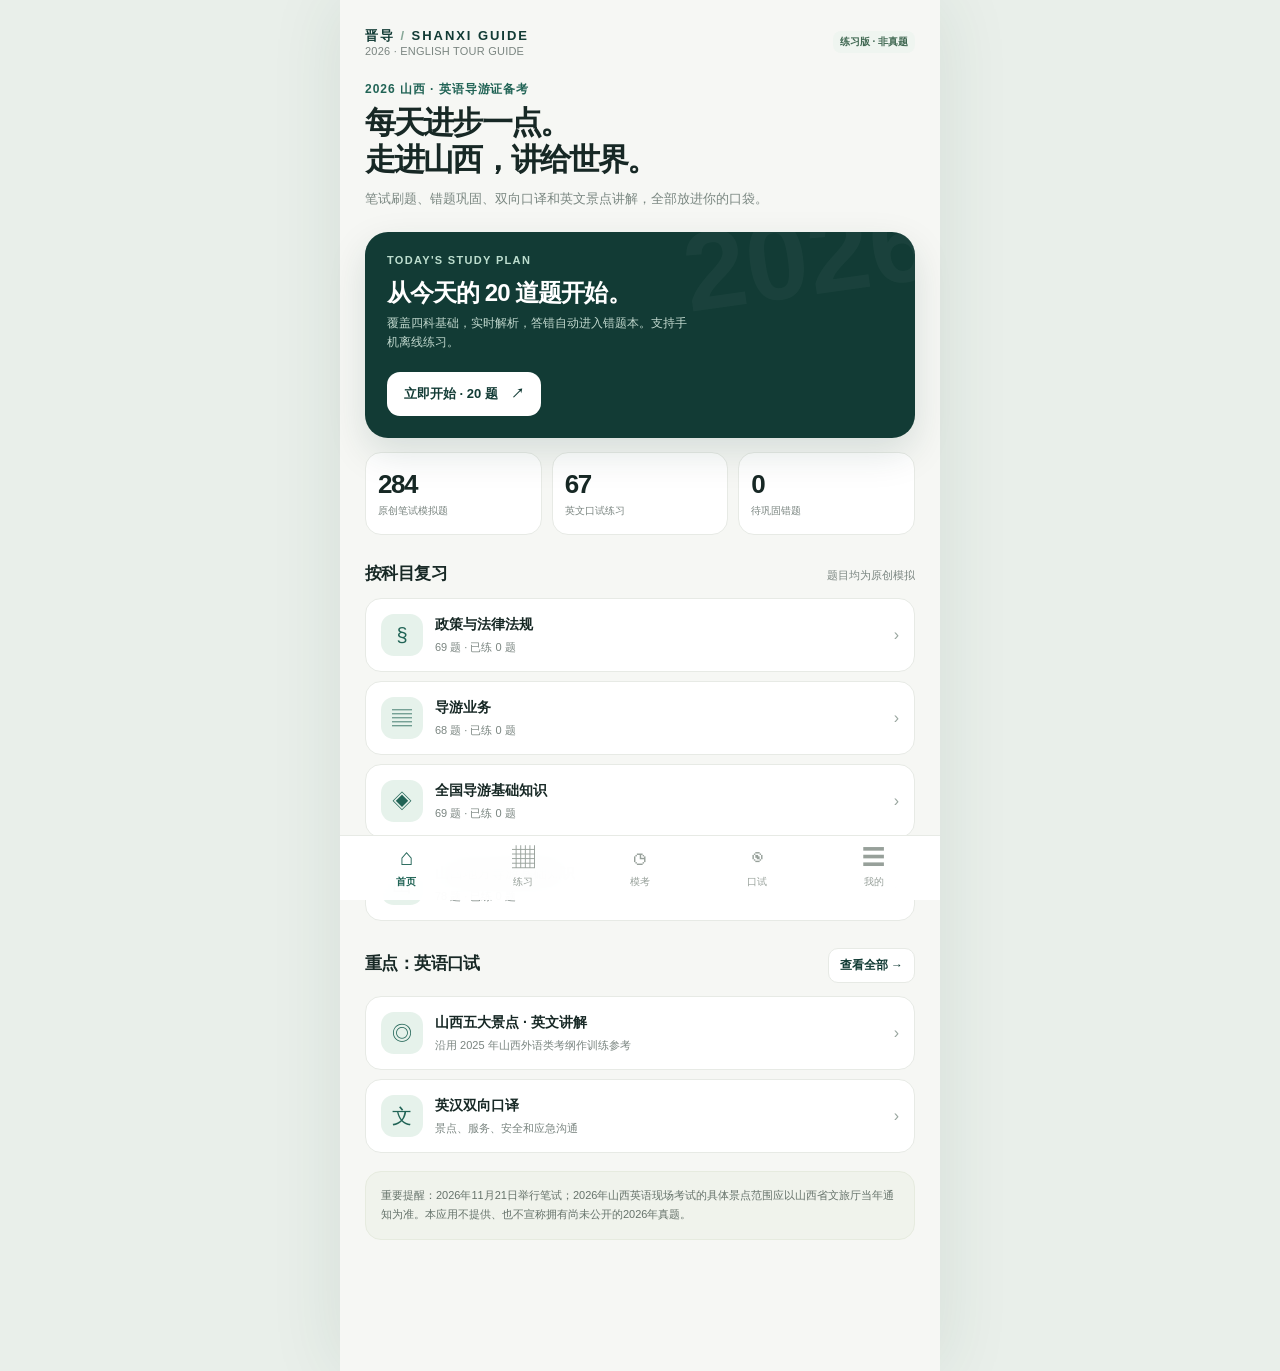
==== study/index.html @ 67050ee2 "Add Shanxi 2026 English tour guide study PWA under /study" ====
<!doctype html><html lang="zh-CN"><head><meta charset="utf-8"><meta name="viewport" content="width=device-width,initial-scale=1,viewport-fit=cover"><meta name="theme-color" content="#123b35"><meta name="apple-mobile-web-app-capable" content="yes"><meta name="apple-mobile-web-app-status-bar-style" content="default"><meta name="apple-mobile-web-app-title" content="晋导英语题库"><meta name="description" content="2026山西英语导游资格备考｜笔试原创模拟题、错题本、口试英语练习与离线使用"><link rel="manifest" href="manifest.webmanifest"><link rel="apple-touch-icon" href="icons/icon-180.png"><link rel="icon" type="image/png" href="icons/icon-192.png"><link rel="stylesheet" href="styles.css"><title>晋导 · 2026 英语导游备考</title></head><body><div id="app"><div class="loading">晋导 · 2026<br><small>正在加载题库…</small></div></div><nav id="nav" class="bottom-nav" aria-label="主导航"><button class="active" data-view="home"><span class="ico">⌂</span><span>首页</span></button><button data-view="practice"><span class="ico">▦</span><span>练习</span></button><button data-view="mock"><span class="ico">◷</span><span>模考</span></button><button data-view="oral"><span class="ico">◉</span><span>口试</span></button><button data-view="profile"><span class="ico">☰</span><span>我的</span></button></nav><div id="toast" aria-live="polite"></div><script>window.GUIDE_QUESTIONS=[];window.GUIDE_ORAL=[];</script><script src="bank-01.js"></script><script src="bank-02.js"></script><script src="bank-03.js"></script><script src="bank-04.js"></script><script src="bank-05.js"></script><script src="bank-06.js"></script><script src="bank-07.js"></script><script src="bank-08.js"></script><script src="oral-data.js"></script><script src="app.js"></script></body></html>
---- study/styles.css ----
:root{--ink:#172825;--muted:#7a8580;--pine:#123b35;--pine2:#216456;--mint:#e6f2eb;--bg:#f6f7f4;--line:#e7eae5;--white:#fff;--orange:#b46b24;--red:#b44747;--shadow:0 12px 40px rgba(17,52,43,.055)}*{box-sizing:border-box;-webkit-tap-highlight-color:transparent}html{font-family:-apple-system,BlinkMacSystemFont,"PingFang SC","Helvetica Neue",sans-serif;background:var(--bg);font-size:16px}body{margin:0;color:var(--ink)}button,input,select,textarea{font:inherit}button{cursor:pointer}button:disabled{opacity:.45;cursor:not-allowed}a{color:var(--pine2);text-decoration:none}#app{max-width:600px;margin:auto;min-height:100svh;padding-bottom:calc(104px + env(safe-area-inset-bottom))}body:has(.exercise-page) #app{padding-bottom:calc(100px + env(safe-area-inset-bottom))}.screen{padding:22px 19px 16px}.head{display:flex;justify-content:space-between;align-items:center;gap:10px;margin-bottom:24px}.brand{font-size:13px;font-weight:800;letter-spacing:.15em;color:var(--pine)}.meta{font-size:11px;color:var(--muted);letter-spacing:.02em}.head-right{display:flex;align-items:center;gap:9px}.circle-btn{background:#fff;border:1px solid var(--line);border-radius:50%;width:38px;height:38px;font-size:19px;color:var(--pine);display:grid;place-items:center}.hello{font-size:12px;color:var(--pine2);letter-spacing:.08em;font-weight:700}.h1{font-size:31px;font-weight:760;line-height:1.18;letter-spacing:-.06em;margin:7px 0 10px}.lead{color:#7a8781;font-size:13px;line-height:1.65;margin:0 0 22px}.hero{background:var(--pine);color:#fff;padding:22px;border-radius:23px;position:relative;overflow:hidden;box-shadow:0 15px 38px rgba(10,53,44,.13)}.hero:before{content:'2026';position:absolute;right:-17px;top:-40px;font-size:112px;font-weight:900;color:#ffffff09;transform:rotate(-8deg)}.hero-eyebrow{color:#bddecf;font-size:11px;letter-spacing:.12em;font-weight:600}.hero-h{font-size:24px;letter-spacing:-.04em;line-height:1.3;margin:11px 0 6px;max-width:260px;font-weight:700}.hero-sub{font-size:12px;line-height:1.6;color:#c0d7cd;max-width:300px}.hero-actions{display:flex;gap:8px;align-items:center;flex-wrap:wrap;margin-top:20px}.button{border:0;background:var(--pine);color:#fff;padding:13px 17px;border-radius:13px;font-size:13px;font-weight:720;display:inline-flex;align-items:center;justify-content:center;gap:7px;white-space:nowrap;min-height:44px}.button.white{background:#fff;color:var(--pine)}.button.ghost{background:var(--mint);color:var(--pine)}.button.outline{border:1px solid var(--line);background:#fff;color:var(--pine)}.button.full{width:100%}.button.small{min-height:35px;padding:7px 11px;font-size:12px;border-radius:10px}.section-head{display:flex;justify-content:space-between;align-items:baseline;gap:8px;margin:27px 0 13px}.section-h{font-size:17px;letter-spacing:-.035em;font-weight:750;margin:0}.tiny{font-size:11px;color:var(--muted)}.stats{display:grid;grid-template-columns:repeat(3,1fr);gap:10px;margin-top:14px}.stat{background:#fff;border:1px solid var(--line);border-radius:16px;padding:16px 12px}.stat strong{display:block;font-size:26px;letter-spacing:-.055em}.stat span{display:block;color:var(--muted);font-size:10px;margin-top:4px}.list{display:grid;gap:9px}.list-btn{display:flex;align-items:center;text-align:left;gap:12px;background:#fff;border:1px solid var(--line);padding:15px;border-radius:16px;width:100%;color:var(--ink)}.list-icon{display:grid;place-items:center;background:var(--mint);color:var(--pine2);width:42px;height:42px;border-radius:13px;flex:none;font-size:20px}.list-body{flex:1;min-width:0}.list-title{font-size:14px;font-weight:700;line-height:1.4}.list-sub{font-size:11px;color:var(--muted);margin-top:5px}.chev{color:#99a69f}.mini-badge{display:inline-block;background:#eff5f0;color:#406852;font-size:10px;border-radius:8px;padding:4px 7px;font-weight:650}.notice{background:#f0f3ec;border-radius:16px;padding:14px 15px;font-size:11px;line-height:1.75;color:#66736b;margin-top:18px;border:1px solid #e6ebdf}.bottom-nav{position:fixed;z-index:20;bottom:0;left:0;right:0;margin:auto;max-width:600px;background:rgba(255,255,255,.96);backdrop-filter:blur(18px);-webkit-backdrop-filter:blur(18px);border-top:1px solid var(--line);display:grid;grid-template-columns:repeat(5,1fr);padding:8px 8px calc(7px + env(safe-area-inset-bottom))}.bottom-nav button{border:0;background:transparent;color:#97a09a;display:grid;gap:3px;justify-items:center;font-size:10px;min-height:49px}.bottom-nav button.active{color:var(--pine2);font-weight:750}.bottom-nav .ico{font-size:23px;line-height:24px;font-weight:500}.tag-row{display:flex;gap:7px;overflow-x:auto;padding:2px 0 7px;scrollbar-width:none}.tag-row::-webkit-scrollbar{display:none}.chip{border:1px solid var(--line);border-radius:11px;padding:9px 13px;background:#fff;color:#6a7971;font-size:12px;white-space:nowrap}.chip.active{background:var(--pine);color:#fff;border-color:var(--pine)}.filter-box{padding:17px;background:#fff;border:1px solid var(--line);border-radius:19px;margin:15px 0}.field{display:grid;gap:8px;margin-bottom:14px}.field label{font-size:12px;color:#52635b;font-weight:650}.field select,.field input,.field textarea{border:1px solid var(--line);padding:12px 13px;border-radius:12px;width:100%;background:#fcfdfb;color:var(--ink);outline:none;min-height:45px}.field textarea{min-height:90px;resize:vertical}.filter-grid{display:grid;grid-template-columns:1fr 1fr;gap:10px}.filter-grid .field{margin:0}.progress{height:6px;background:#dce4dd;border-radius:20px;overflow:hidden}.progress>div{height:100%;background:#3b9972;border-radius:20px;transition:width .2s}.question-head{display:flex;align-items:center;gap:10px;justify-content:space-between;padding-top:6px}.question-index{font-size:12px;color:var(--pine);font-weight:720}.question-card{margin-top:23px}.question-meta{display:flex;gap:7px;align-items:center;flex-wrap:wrap}.pill{font-size:10px;font-weight:700;background:var(--mint);color:var(--pine);border-radius:7px;padding:5px 8px}.pill.pale{background:#f1f3f0;color:#728079}.qtitle{font-size:22px;font-weight:750;line-height:1.55;letter-spacing:-.035em;margin:21px 0 25px;min-height:90px}.options{display:grid;gap:10px}.option{width:100%;display:flex;gap:13px;align-items:flex-start;text-align:left;padding:16px;border-radius:15px;background:#fff;border:1.4px solid #e1e7e1;color:var(--ink);font-size:14px;line-height:1.6;min-height:60px}.option .letter{flex:none;display:grid;place-items:center;width:25px;height:25px;border:1px solid #d7ded6;border-radius:8px;color:#77857a;font-size:12px;font-weight:700;line-height:1}.option.selected{background:#e9f3ed;border-color:#7dae93}.option.selected .letter{background:var(--pine);border-color:var(--pine);color:#fff}.option.good{background:#e8f5ec;border-color:#61a581}.option.bad{background:#fff0ee;border-color:#d48a85}.option.good .letter{color:#216b48;border-color:#62ae83}.option.bad .letter{color:#a14038;border-color:#d48a85}.answerbox{background:#fff;border:1px solid var(--line);padding:16px;border-radius:16px;margin-top:16px;line-height:1.65;font-size:13px}.answerbox strong{color:var(--pine)}.exercise-footer{display:flex;gap:9px;margin-top:22px;align-items:center}.exercise-footer .button{flex:1}.star{background:#fff;border:1px solid var(--line);border-radius:13px;width:45px;height:45px;font-size:21px;color:#9ba99f}.star.active{color:#b68029;background:#fff7e8}.timer{font-variant-numeric:tabular-nums;font-size:14px;font-weight:730;color:var(--pine)}.summary-ring{width:118px;height:118px;border-radius:50%;display:grid;place-items:center;margin:18px auto;background:conic-gradient(#2e8d65 var(--pct),#e5ece6 0)}.summary-ring>div{width:91px;height:91px;display:grid;place-items:center;align-content:center;background:#fff;border-radius:50%;font-size:27px;font-weight:800;color:var(--pine)}.summary-ring small{display:block;font-size:10px;font-weight:500;color:var(--muted)}.result-list{display:grid;gap:7px;max-height:50svh;overflow:auto}.result-item{display:flex;gap:10px;padding:12px;border:1px solid var(--line);background:#fff;border-radius:12px;font-size:12px;line-height:1.5}.result-item span:first-child{font-weight:750;color:var(--pine);min-width:21px}.result-item b{color:#32754e}.result-item.wrong{border-color:#f2dcd8}.result-item.wrong span:first-child{color:#aa4845}.oral-card{background:#fff;border:1px solid var(--line);border-radius:19px;padding:18px}.oral-en{font-size:21px;font-weight:750;line-height:1.4;letter-spacing:-.04em;margin:9px 0}.oral-prompt{font-size:16px;line-height:1.7;white-space:pre-wrap;color:#213e32;margin:13px 0}.oral-model{padding:15px;background:#f0f5ef;border-radius:13px;line-height:1.8;font-size:13px;margin-top:13px;white-space:pre-wrap}.oral-controls{display:flex;gap:8px;flex-wrap:wrap;margin-top:14px}.oral-controls button{flex:1}.oral-clock{font-size:34px;letter-spacing:-.06em;font-weight:790;text-align:center;margin:13px 0;color:var(--pine);font-variant-numeric:tabular-nums}.search{background:#fff;border:1px solid var(--line);border-radius:12px;padding:12px 14px;width:100%;outline:0;font-size:14px}.empty{padding:45px 15px;text-align:center;color:var(--muted);background:#fff;border-radius:16px;font-size:13px;line-height:1.8}.data-grid{display:grid;grid-template-columns:repeat(2,1fr);gap:9px}.data-card{background:#fff;border:1px solid var(--line);border-radius:15px;padding:16px}.data-card strong{font-size:24px;color:var(--pine)}.data-card span{display:block;font-size:11px;color:var(--muted);margin-top:3px}.report{border-radius:18px;border:1px solid var(--line);background:#fff;padding:17px;margin:16px 0}.barrow{margin:13px 0}.barlabel{display:flex;justify-content:space-between;font-size:12px;gap:8px;margin-bottom:7px}.bar-track{background:#eef1ee;height:7px;border-radius:15px;overflow:hidden}.bar-track div{background:#5c9d79;height:100%;border-radius:15px}.source{font-size:12px;color:var(--muted);line-height:1.8}.source a{overflow-wrap:anywhere}.loading{height:90svh;display:flex;justify-content:center;align-items:center;flex-direction:column;font-weight:800;color:var(--pine);font-size:25px}.loading small{font-weight:400;color:var(--muted);font-size:13px;margin-top:14px}#toast{position:fixed;top:30px;left:50%;transform:translateX(-50%);padding:10px 18px;color:white;background:#193e34;border-radius:12px;z-index:100;font-size:12px;pointer-events:none;opacity:0;transition:opacity .2s;max-width:85vw;text-align:center}#toast.show{opacity:1}button:focus-visible,input:focus-visible,select:focus-visible{outline:2px solid #568f73;outline-offset:2px}@media(min-width:620px){body{background:#e9efea}#app{background:var(--bg);box-shadow:0 0 70px #1d433319}.screen{padding:27px 25px}}@media(max-width:360px){.h1{font-size:27px}.screen{padding-left:15px;padding-right:15px}.qtitle{font-size:20px}}@media(prefers-reduced-motion:reduce){*{scroll-behavior:auto!important;transition:none!important}}
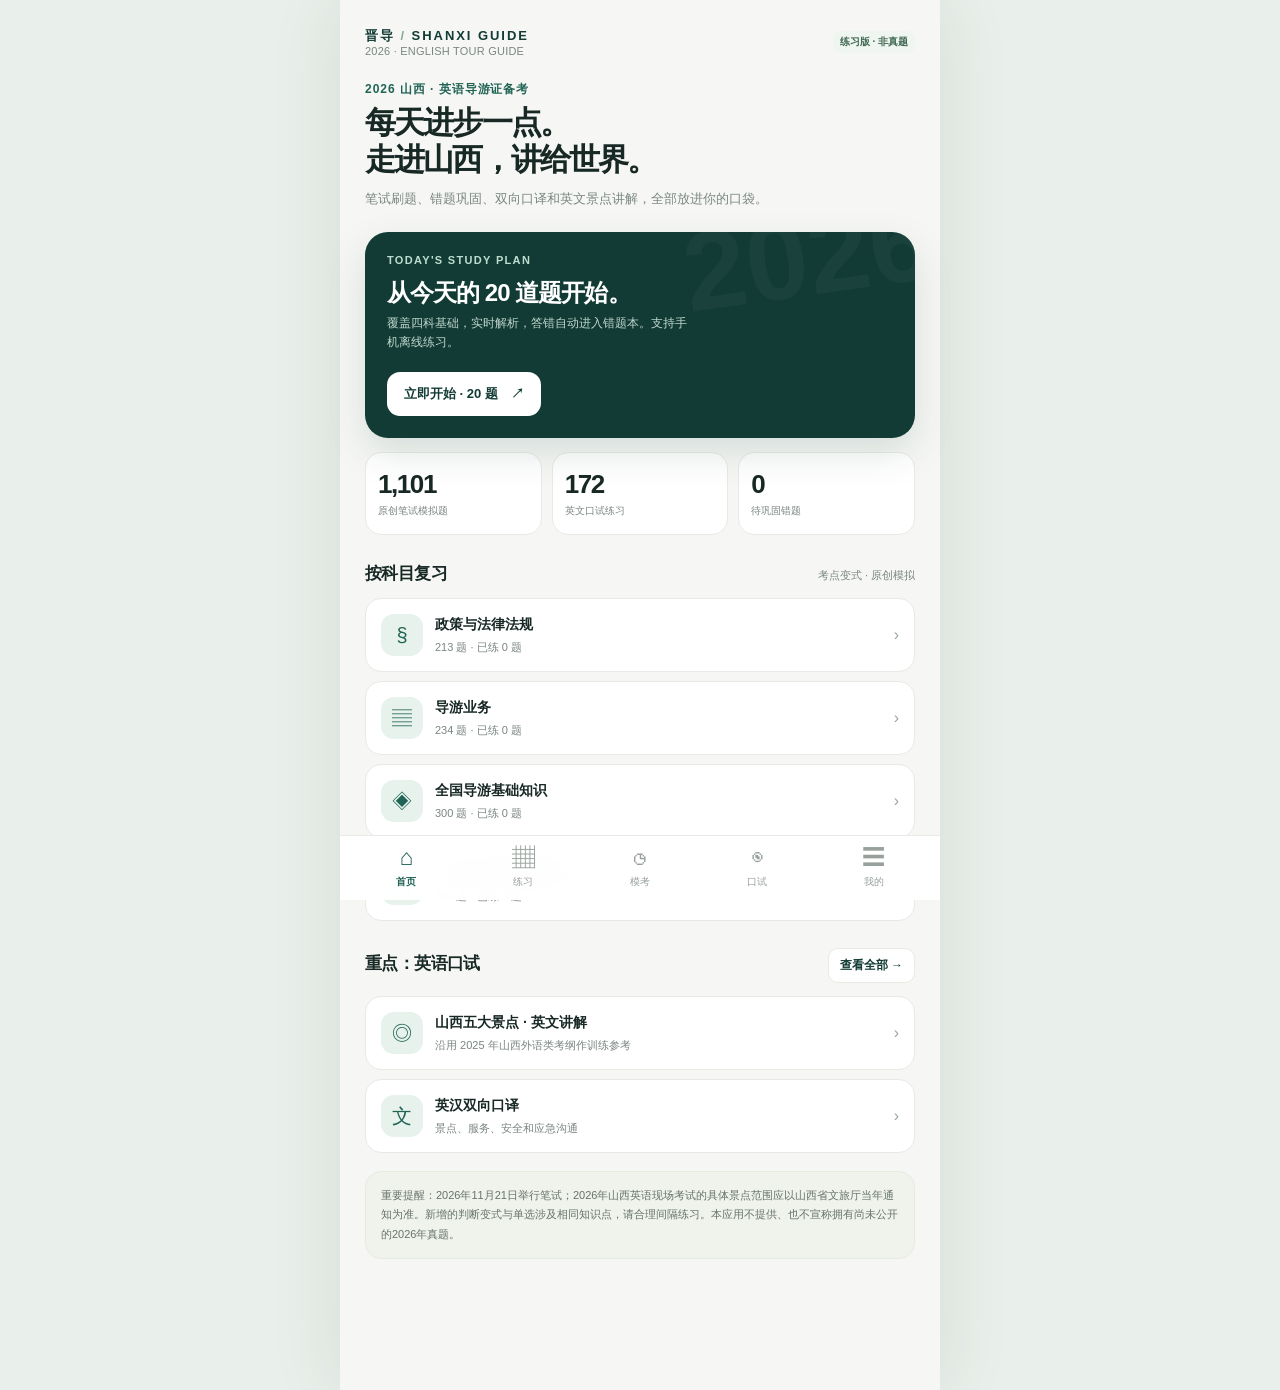
==== commit 86c8d925: "Expand Shanxi English tour guide app to 1101 exam questions and 172 oral tasks" ====
--- a/study/index.html
+++ b/study/index.html
@@ -1 +1 @@
-<!doctype html><html lang="zh-CN"><head><meta charset="utf-8"><meta name="viewport" content="width=device-width,initial-scale=1,viewport-fit=cover"><meta name="theme-color" content="#123b35"><meta name="apple-mobile-web-app-capable" content="yes"><meta name="apple-mobile-web-app-status-bar-style" content="default"><meta name="apple-mobile-web-app-title" content="晋导英语题库"><meta name="description" content="2026山西英语导游资格备考｜笔试原创模拟题、错题本、口试英语练习与离线使用"><link rel="manifest" href="manifest.webmanifest"><link rel="apple-touch-icon" href="icons/icon-180.png"><link rel="icon" type="image/png" href="icons/icon-192.png"><link rel="stylesheet" href="styles.css"><title>晋导 · 2026 英语导游备考</title></head><body><div id="app"><div class="loading">晋导 · 2026<br><small>正在加载题库…</small></div></div><nav id="nav" class="bottom-nav" aria-label="主导航"><button class="active" data-view="home"><span class="ico">⌂</span><span>首页</span></button><button data-view="practice"><span class="ico">▦</span><span>练习</span></button><button data-view="mock"><span class="ico">◷</span><span>模考</span></button><button data-view="oral"><span class="ico">◉</span><span>口试</span></button><button data-view="profile"><span class="ico">☰</span><span>我的</span></button></nav><div id="toast" aria-live="polite"></div><script>window.GUIDE_QUESTIONS=[];window.GUIDE_ORAL=[];</script><script src="bank-01.js"></script><script src="bank-02.js"></script><script src="bank-03.js"></script><script src="bank-04.js"></script><script src="bank-05.js"></script><script src="bank-06.js"></script><script src="bank-07.js"></script><script src="bank-08.js"></script><script src="oral-data.js"></script><script src="app.js"></script></body></html>+<!doctype html><html lang="zh-CN"><head><meta charset="utf-8"><meta name="viewport" content="width=device-width,initial-scale=1,viewport-fit=cover"><meta name="theme-color" content="#123b35"><meta name="apple-mobile-web-app-capable" content="yes"><meta name="apple-mobile-web-app-status-bar-style" content="default"><meta name="apple-mobile-web-app-title" content="晋导英语题库"><meta name="description" content="2026山西英语导游资格备考｜笔试原创模拟题、错题本、口试英语练习与离线使用"><link rel="manifest" href="manifest.webmanifest"><link rel="apple-touch-icon" href="icons/icon-180.png"><link rel="icon" type="image/png" href="icons/icon-192.png"><link rel="stylesheet" href="styles.css"><title>晋导 · 2026 英语导游备考</title></head><body><div id="app"><div class="loading">晋导 · 2026<br><small>正在加载题库…</small></div></div><nav id="nav" class="bottom-nav" aria-label="主导航"><button class="active" data-view="home"><span class="ico">⌂</span><span>首页</span></button><button data-view="practice"><span class="ico">▦</span><span>练习</span></button><button data-view="mock"><span class="ico">◷</span><span>模考</span></button><button data-view="oral"><span class="ico">◉</span><span>口试</span></button><button data-view="profile"><span class="ico">☰</span><span>我的</span></button></nav><div id="toast" aria-live="polite"></div><script>window.GUIDE_QUESTIONS=[];window.GUIDE_ORAL=[];</script><script src="bank-01.js"></script><script src="bank-02.js"></script><script src="bank-03.js"></script><script src="bank-04.js"></script><script src="bank-05.js"></script><script src="bank-06.js"></script><script src="bank-07.js"></script><script src="bank-08.js"></script><script src="bank-09.js"></script><script src="bank-10.js"></script><script src="bank-11.js"></script><script src="bank-12.js"></script><script src="bank-13.js"></script><script src="bank-14.js"></script><script src="oral-data.js"></script><script src="app.js"></script></body></html>
